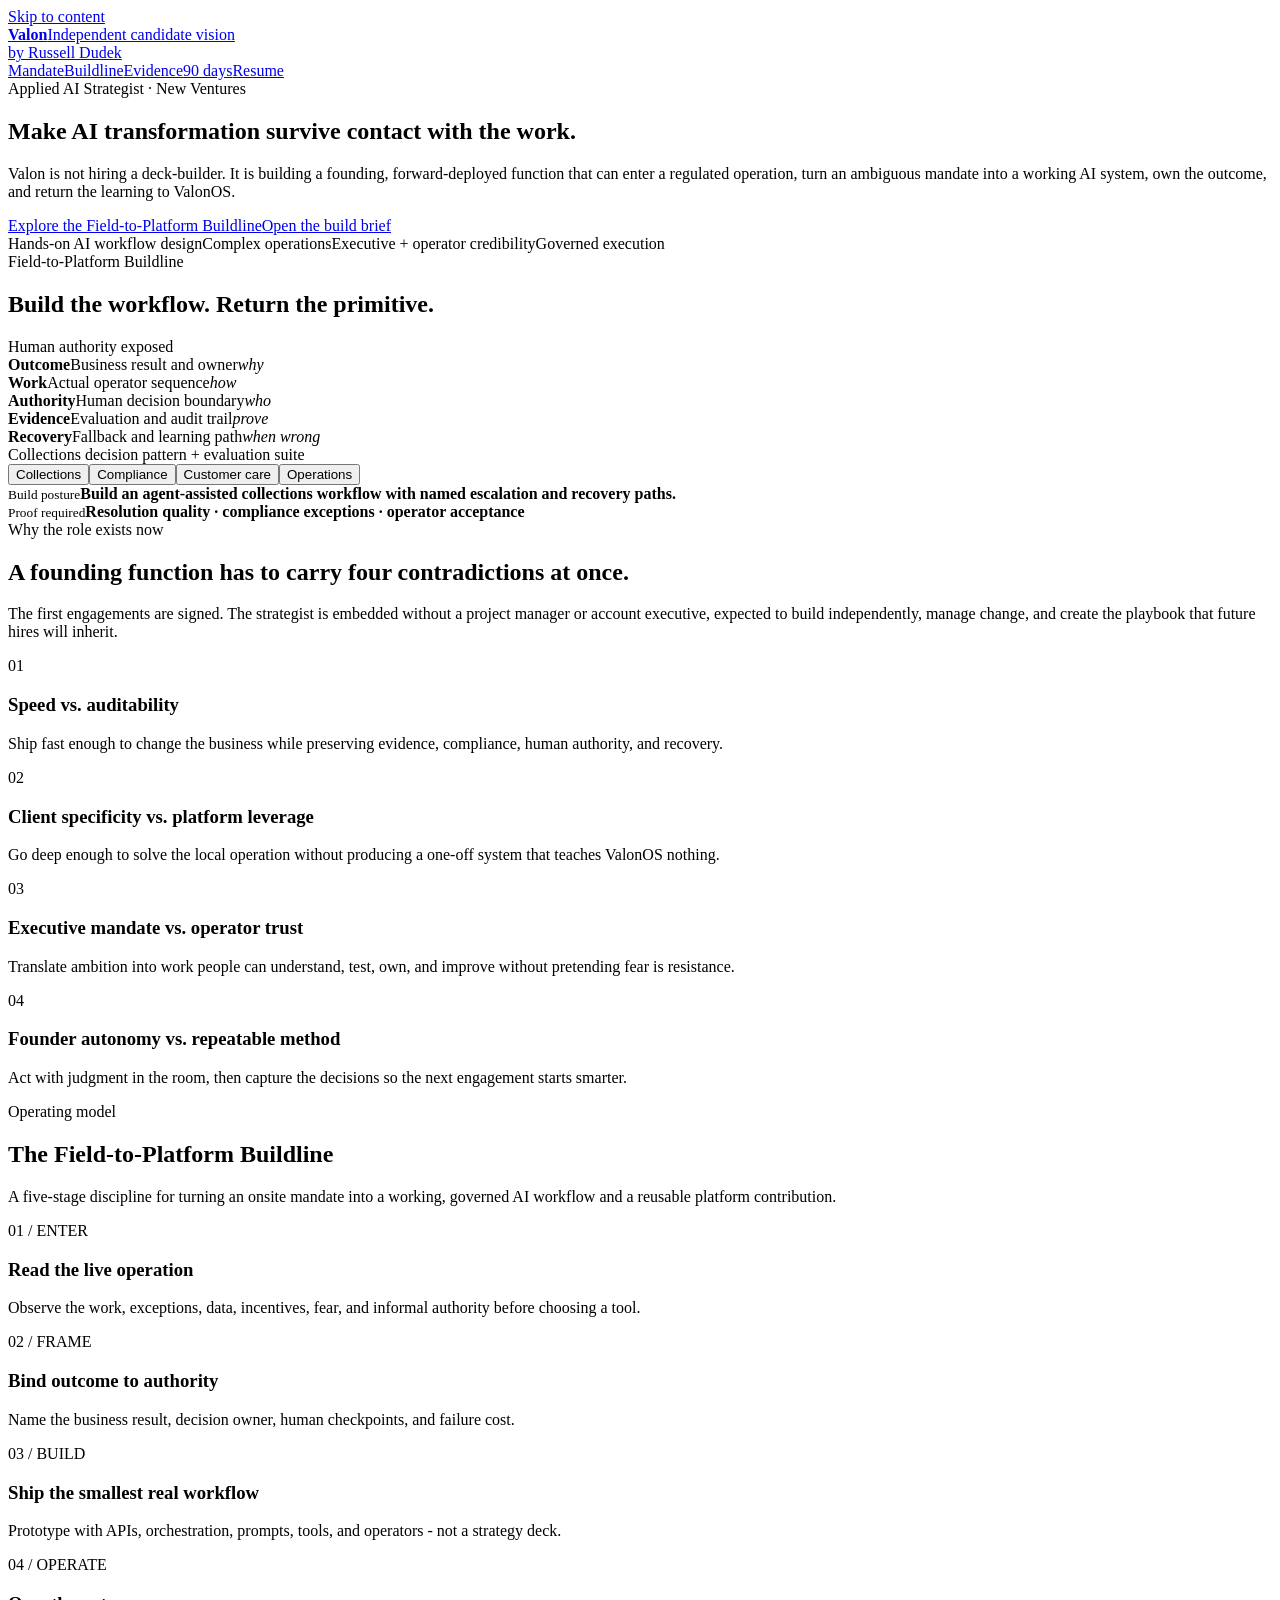
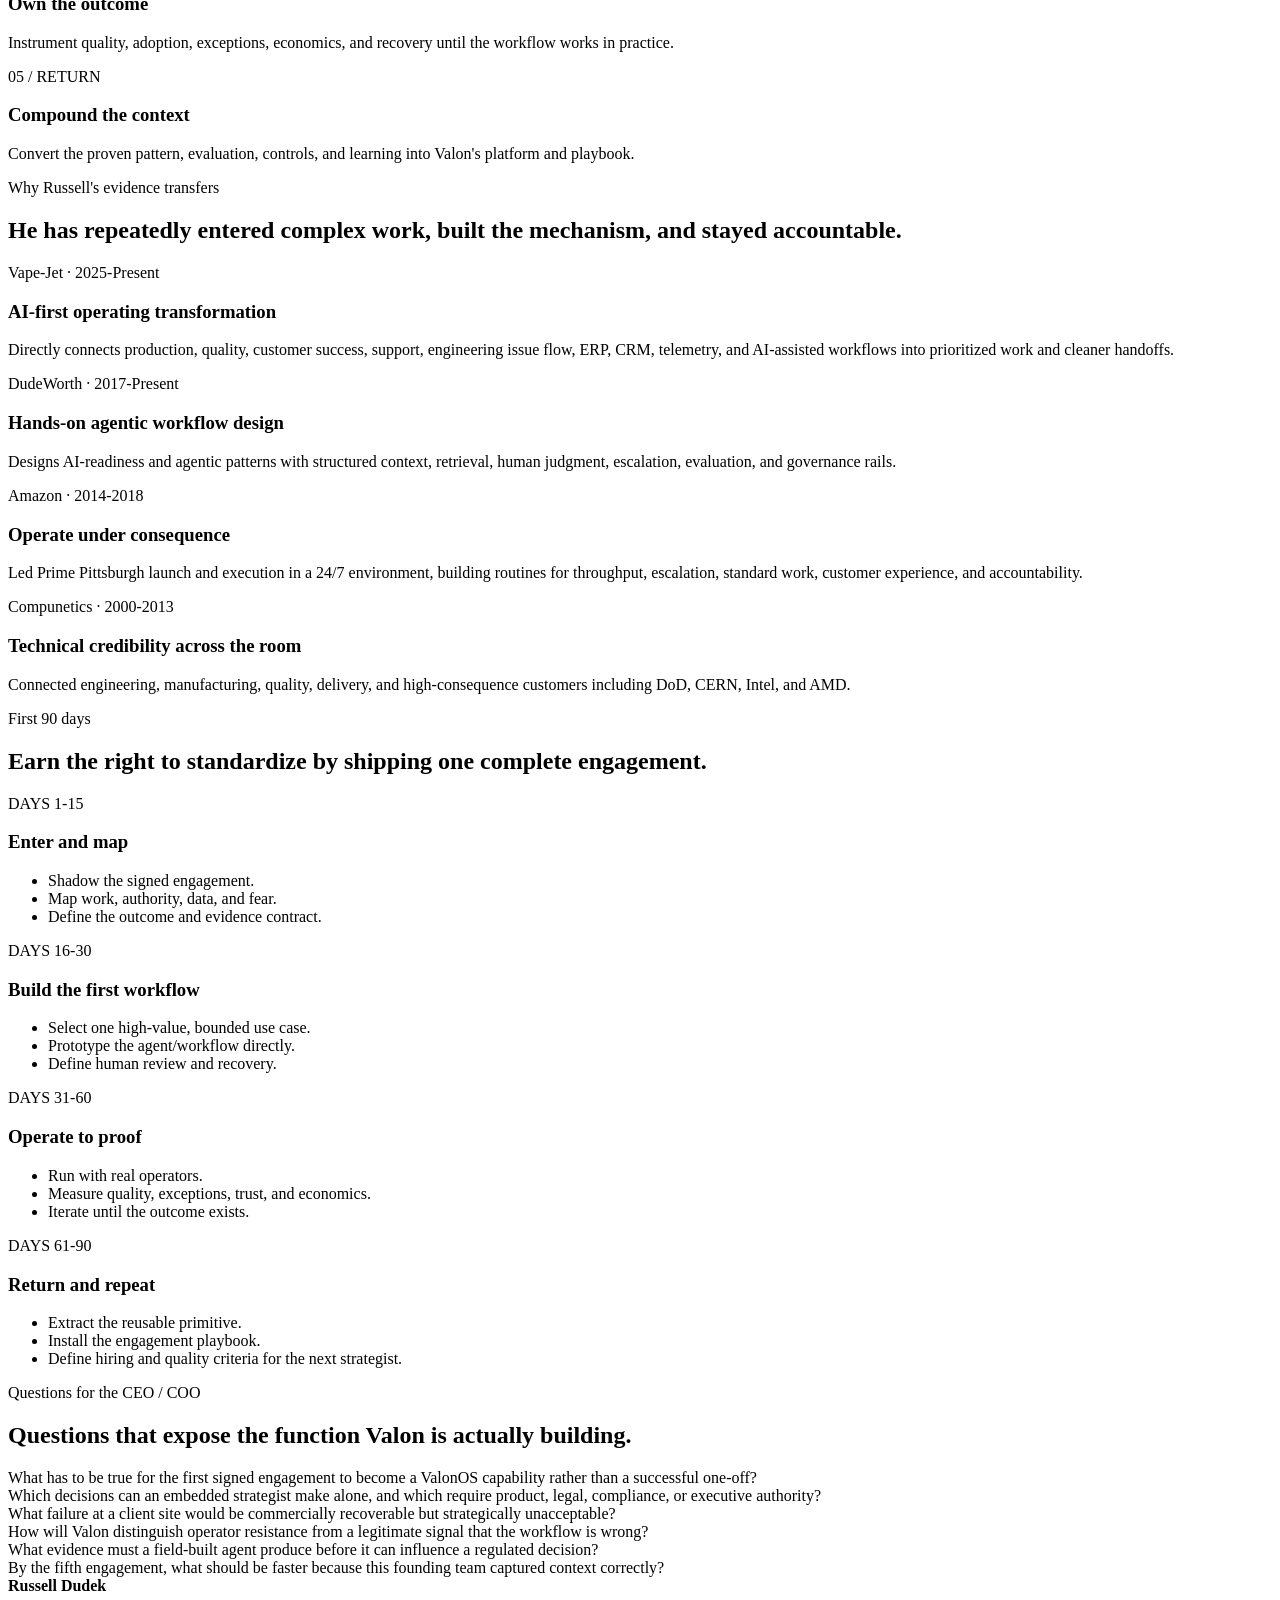
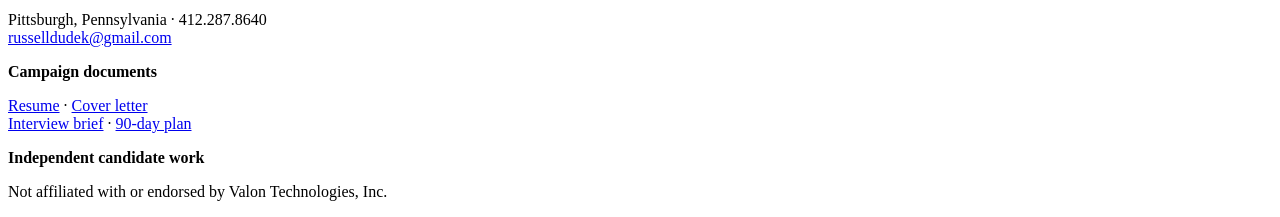
==== index.html @ 8dc2c69a "Publish Valon candidate vision homepage" ====
<!doctype html><html lang="en"><head><meta charset="utf-8"><meta name="viewport" content="width=device-width,initial-scale=1"><title>Russell Dudek | Applied AI Strategist, New Ventures</title><meta name="description" content="Independent candidate vision for Valon's Applied AI Strategist, New Ventures role."><link rel="stylesheet" href="styles.css"></head><body><a class="skip" href="#main">Skip to content</a><header class="header"><nav class="nav"><a class="brand" href="index.html"><strong>Valon</strong><span>Independent candidate vision<br>by Russell Dudek</span></a><div class="navlinks"><a href="#mandate">Mandate</a><a href="#model">Buildline</a><a href="#evidence">Evidence</a><a href="#entry">90 days</a><a class="pill" href="resume.html">Resume</a></div></nav></header><main id="main">
<section class="hero"><div><div class="eyebrow">Applied AI Strategist · New Ventures</div><h1>Make AI transformation survive contact with the work.</h1><p class="lede">Valon is not hiring a deck-builder. It is building a founding, forward-deployed function that can enter a regulated operation, turn an ambiguous mandate into a working AI system, own the outcome, and return the learning to ValonOS.</p><div class="actions"><a class="button" href="#model">Explore the Field-to-Platform Buildline</a><a class="button secondary" href="field-build-brief.html">Open the build brief</a></div><div class="proofline"><span>Hands-on AI workflow design</span><span>Complex operations</span><span>Executive + operator credibility</span><span>Governed execution</span></div></div>
<div class="buildline" aria-live="polite"><div class="buildhead"><div><div class="eyebrow">Field-to-Platform Buildline</div><h2>Build the workflow. Return the primitive.</h2></div><span class="status" id="status">Human authority exposed</span></div><div class="field-stack"><div class="bond"></div><div class="layer" data-layer="outcome"><b>Outcome</b><span>Business result and owner</span><em>why</em></div><div class="layer" data-layer="work"><b>Work</b><span>Actual operator sequence</span><em>how</em></div><div class="layer" data-layer="authority"><b>Authority</b><span>Human decision boundary</span><em>who</em></div><div class="layer" data-layer="evidence"><b>Evidence</b><span>Evaluation and audit trail</span><em>prove</em></div><div class="layer" data-layer="recovery"><b>Recovery</b><span>Fallback and learning path</span><em>when wrong</em></div><div class="return-chip" id="return">Collections decision pattern + evaluation suite</div></div><div class="scenarios" role="group" aria-label="Engagement scenarios"><button data-scenario="collections" aria-pressed="true">Collections</button><button data-scenario="compliance" aria-pressed="false">Compliance</button><button data-scenario="customer" aria-pressed="false">Customer care</button><button data-scenario="operations" aria-pressed="false">Operations</button></div><div class="readout"><div><small>Build posture</small><strong id="posture">Build an agent-assisted collections workflow with named escalation and recovery paths.</strong></div><div><small>Proof required</small><strong id="proof">Resolution quality · compliance exceptions · operator acceptance</strong></div></div></div></section>
<section class="section dark" id="mandate"><div class="eyebrow">Why the role exists now</div><h2>A founding function has to carry four contradictions at once.</h2><p class="intro">The first engagements are signed. The strategist is embedded without a project manager or account executive, expected to build independently, manage change, and create the playbook that future hires will inherit.</p><div class="tensions"><article class="tension"><div class="num">01</div><h3>Speed vs. auditability</h3><p>Ship fast enough to change the business while preserving evidence, compliance, human authority, and recovery.</p></article><article class="tension"><div class="num">02</div><h3>Client specificity vs. platform leverage</h3><p>Go deep enough to solve the local operation without producing a one-off system that teaches ValonOS nothing.</p></article><article class="tension"><div class="num">03</div><h3>Executive mandate vs. operator trust</h3><p>Translate ambition into work people can understand, test, own, and improve without pretending fear is resistance.</p></article><article class="tension"><div class="num">04</div><h3>Founder autonomy vs. repeatable method</h3><p>Act with judgment in the room, then capture the decisions so the next engagement starts smarter.</p></article></div></section>
<section class="section" id="model"><div class="eyebrow">Operating model</div><h2>The Field-to-Platform Buildline</h2><p class="intro">A five-stage discipline for turning an onsite mandate into a working, governed AI workflow and a reusable platform contribution.</p><div class="stages"><article class="stage"><div class="n">01 / ENTER</div><h3>Read the live operation</h3><p>Observe the work, exceptions, data, incentives, fear, and informal authority before choosing a tool.</p></article><article class="stage"><div class="n">02 / FRAME</div><h3>Bind outcome to authority</h3><p>Name the business result, decision owner, human checkpoints, and failure cost.</p></article><article class="stage"><div class="n">03 / BUILD</div><h3>Ship the smallest real workflow</h3><p>Prototype with APIs, orchestration, prompts, tools, and operators - not a strategy deck.</p></article><article class="stage"><div class="n">04 / OPERATE</div><h3>Own the outcome</h3><p>Instrument quality, adoption, exceptions, economics, and recovery until the workflow works in practice.</p></article><article class="stage"><div class="n">05 / RETURN</div><h3>Compound the context</h3><p>Convert the proven pattern, evaluation, controls, and learning into Valon's platform and playbook.</p></article></div></section>
<section class="section dark" id="evidence"><div class="eyebrow">Why Russell's evidence transfers</div><h2>He has repeatedly entered complex work, built the mechanism, and stayed accountable.</h2><div class="evidence"><article><div class="meta">Vape-Jet · 2025-Present</div><h3>AI-first operating transformation</h3><p>Directly connects production, quality, customer success, support, engineering issue flow, ERP, CRM, telemetry, and AI-assisted workflows into prioritized work and cleaner handoffs.</p></article><article><div class="meta">DudeWorth · 2017-Present</div><h3>Hands-on agentic workflow design</h3><p>Designs AI-readiness and agentic patterns with structured context, retrieval, human judgment, escalation, evaluation, and governance rails.</p></article><article><div class="meta">Amazon · 2014-2018</div><h3>Operate under consequence</h3><p>Led Prime Pittsburgh launch and execution in a 24/7 environment, building routines for throughput, escalation, standard work, customer experience, and accountability.</p></article><article><div class="meta">Compunetics · 2000-2013</div><h3>Technical credibility across the room</h3><p>Connected engineering, manufacturing, quality, delivery, and high-consequence customers including DoD, CERN, Intel, and AMD.</p></article></div></section>
<section class="section" id="entry"><div class="eyebrow">First 90 days</div><h2>Earn the right to standardize by shipping one complete engagement.</h2><div class="timeline"><article class="phase"><span>DAYS 1-15</span><h3>Enter and map</h3><ul><li>Shadow the signed engagement.</li><li>Map work, authority, data, and fear.</li><li>Define the outcome and evidence contract.</li></ul></article><article class="phase"><span>DAYS 16-30</span><h3>Build the first workflow</h3><ul><li>Select one high-value, bounded use case.</li><li>Prototype the agent/workflow directly.</li><li>Define human review and recovery.</li></ul></article><article class="phase"><span>DAYS 31-60</span><h3>Operate to proof</h3><ul><li>Run with real operators.</li><li>Measure quality, exceptions, trust, and economics.</li><li>Iterate until the outcome exists.</li></ul></article><article class="phase"><span>DAYS 61-90</span><h3>Return and repeat</h3><ul><li>Extract the reusable primitive.</li><li>Install the engagement playbook.</li><li>Define hiring and quality criteria for the next strategist.</li></ul></article></div></section>
<section class="section gold"><div class="eyebrow">Questions for the CEO / COO</div><h2>Questions that expose the function Valon is actually building.</h2><div class="questions"><div class="question">What has to be true for the first signed engagement to become a ValonOS capability rather than a successful one-off?</div><div class="question">Which decisions can an embedded strategist make alone, and which require product, legal, compliance, or executive authority?</div><div class="question">What failure at a client site would be commercially recoverable but strategically unacceptable?</div><div class="question">How will Valon distinguish operator resistance from a legitimate signal that the workflow is wrong?</div><div class="question">What evidence must a field-built agent produce before it can influence a regulated decision?</div><div class="question">By the fifth engagement, what should be faster because this founding team captured context correctly?</div></div></section></main>
<footer class="footer"><div class="footergrid"><div><strong>Russell Dudek</strong><p>Pittsburgh, Pennsylvania · 412.287.8640<br><a href="mailto:russelldudek@gmail.com">russelldudek@gmail.com</a></p></div><div><strong>Campaign documents</strong><p><a href="resume.html">Resume</a> · <a href="cover-letter.html">Cover letter</a><br><a href="interview-brief.html">Interview brief</a> · <a href="entry-plan.html">90-day plan</a></p></div><div><strong>Independent candidate work</strong><p>Not affiliated with or endorsed by Valon Technologies, Inc.</p></div></div></footer><script src="app.js"></script></body></html>
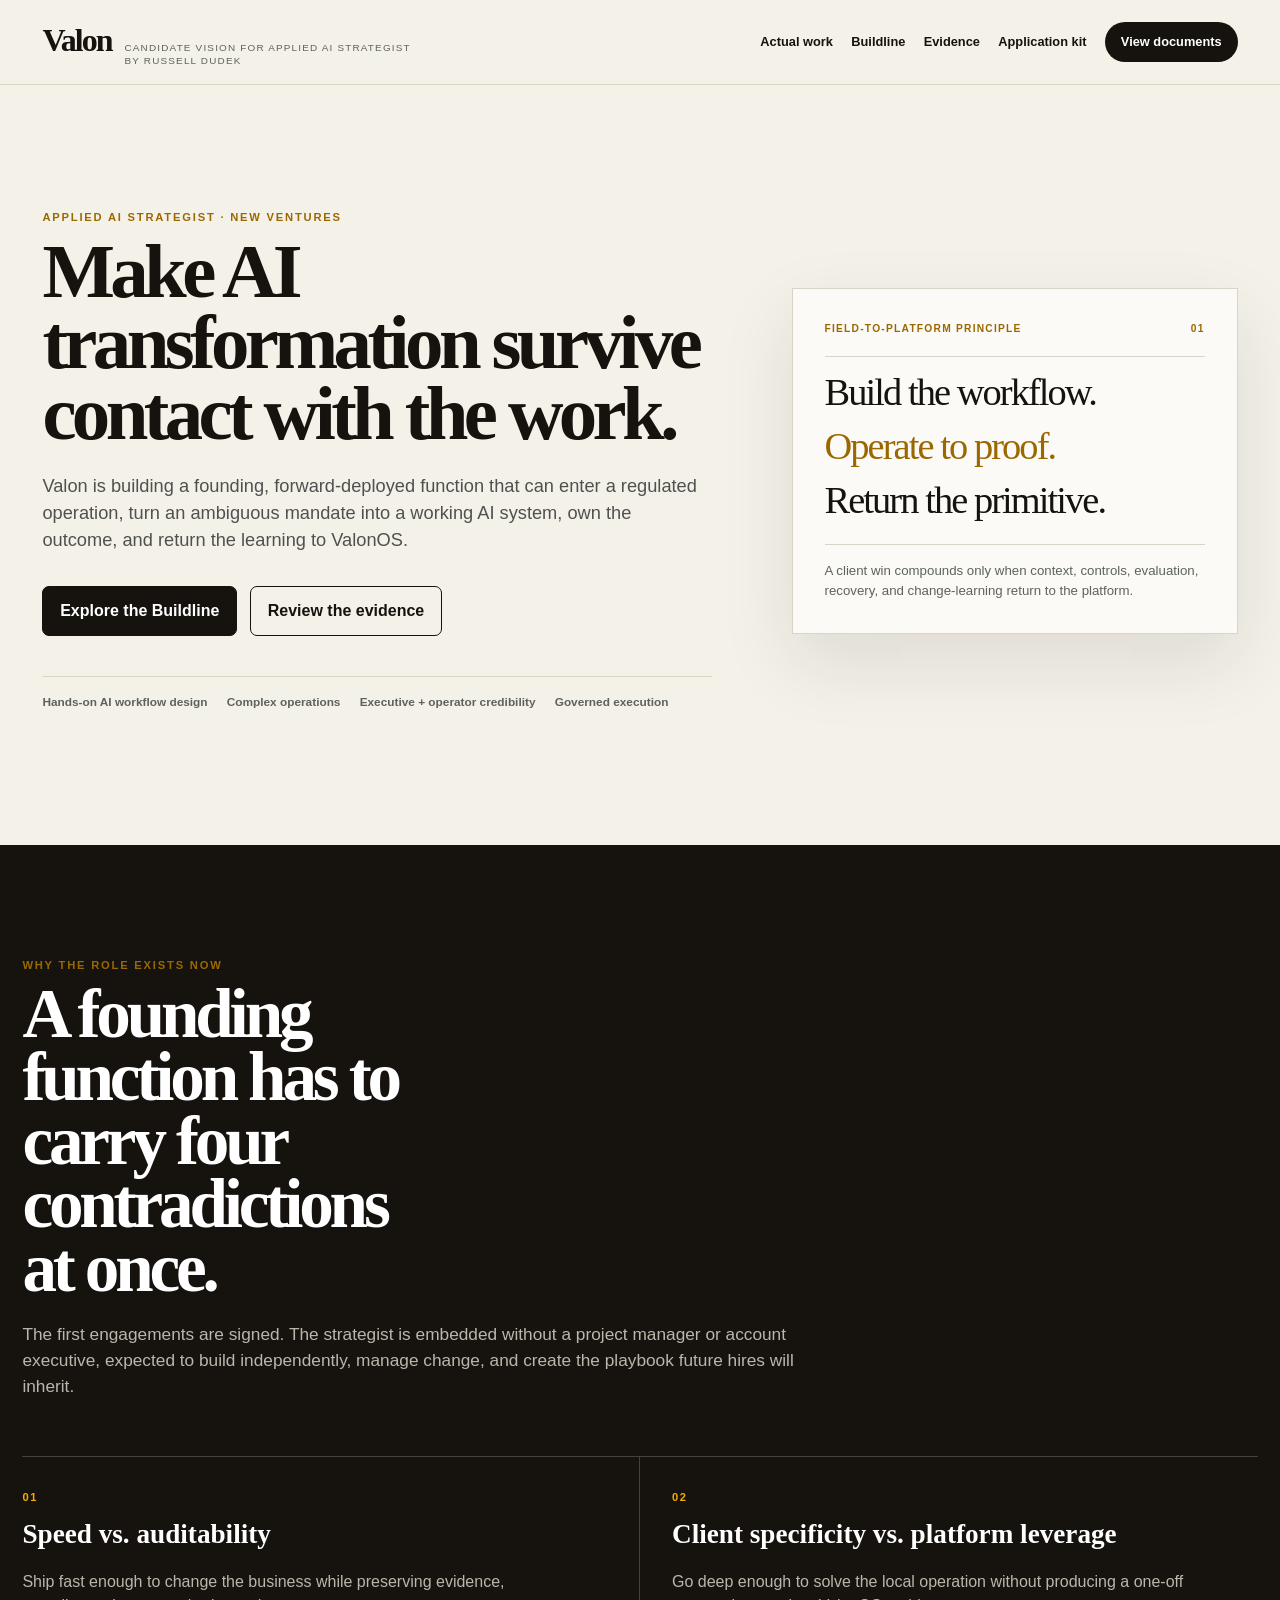
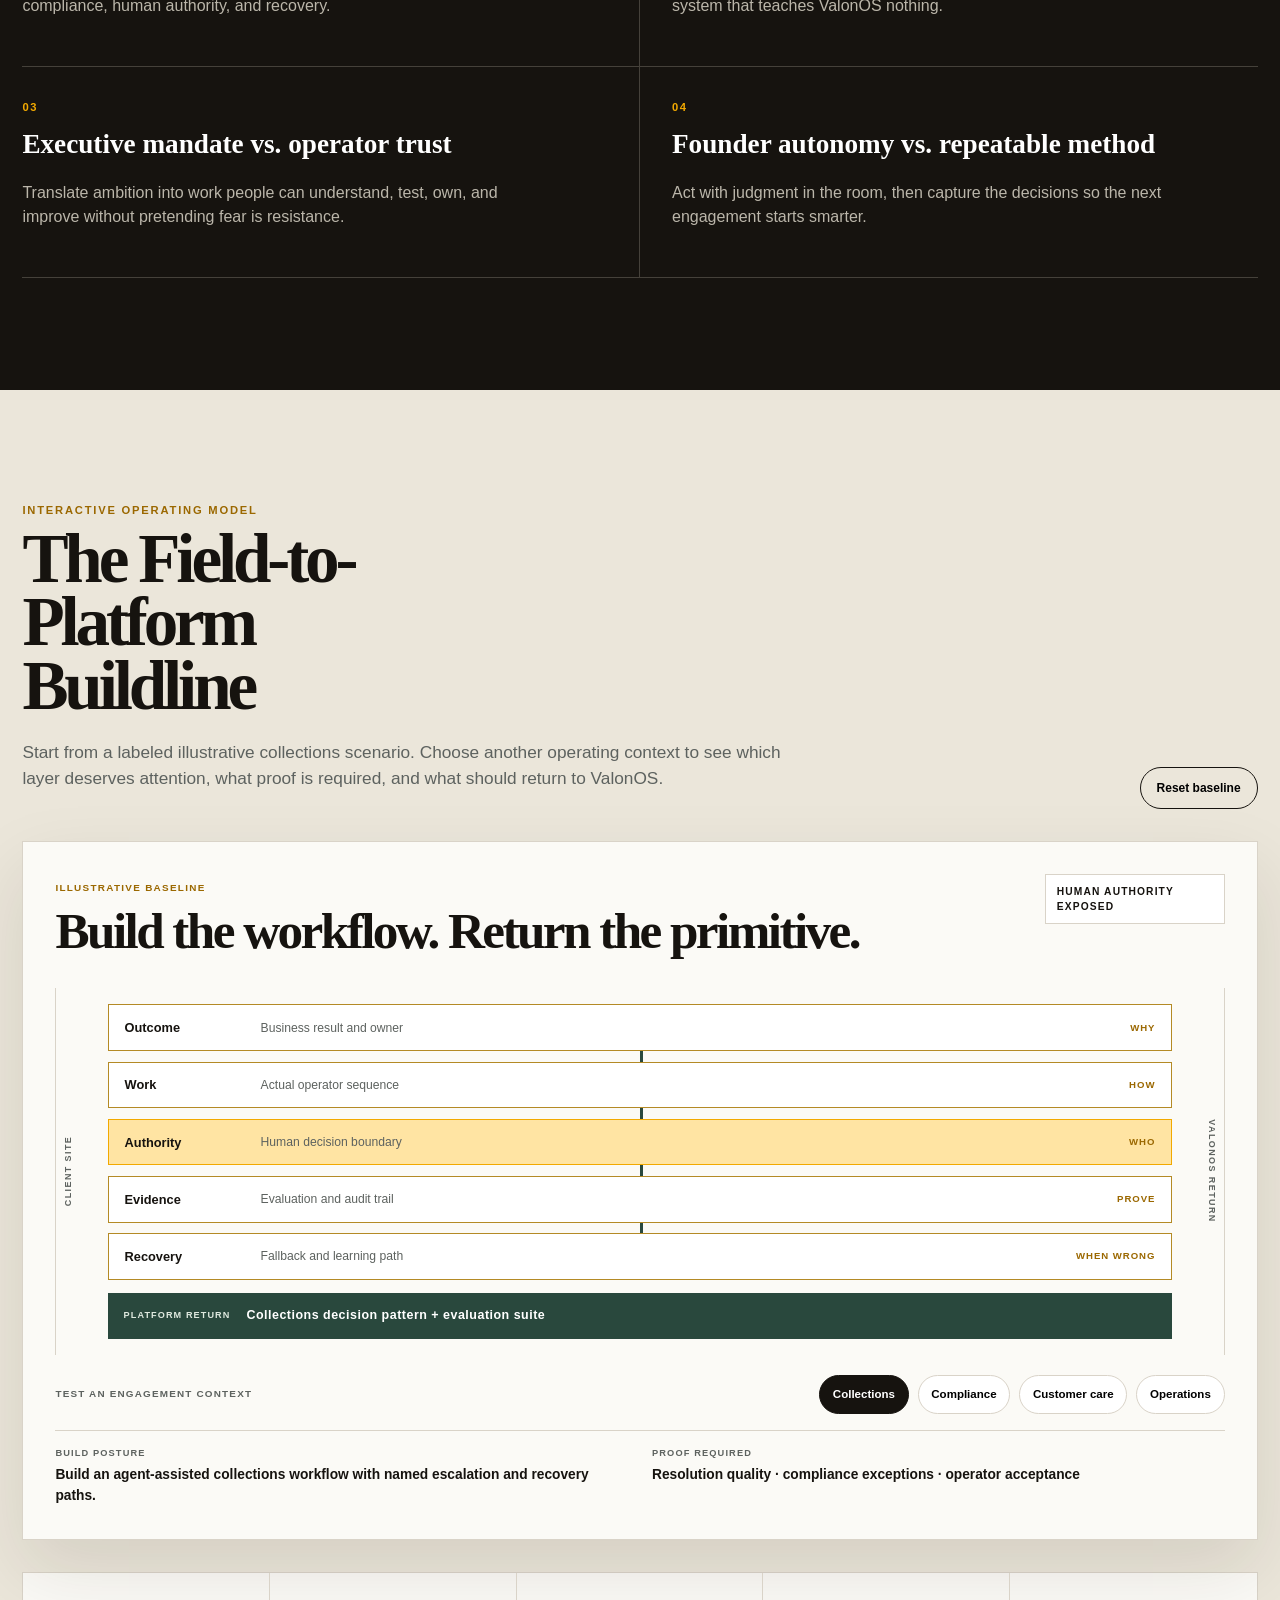
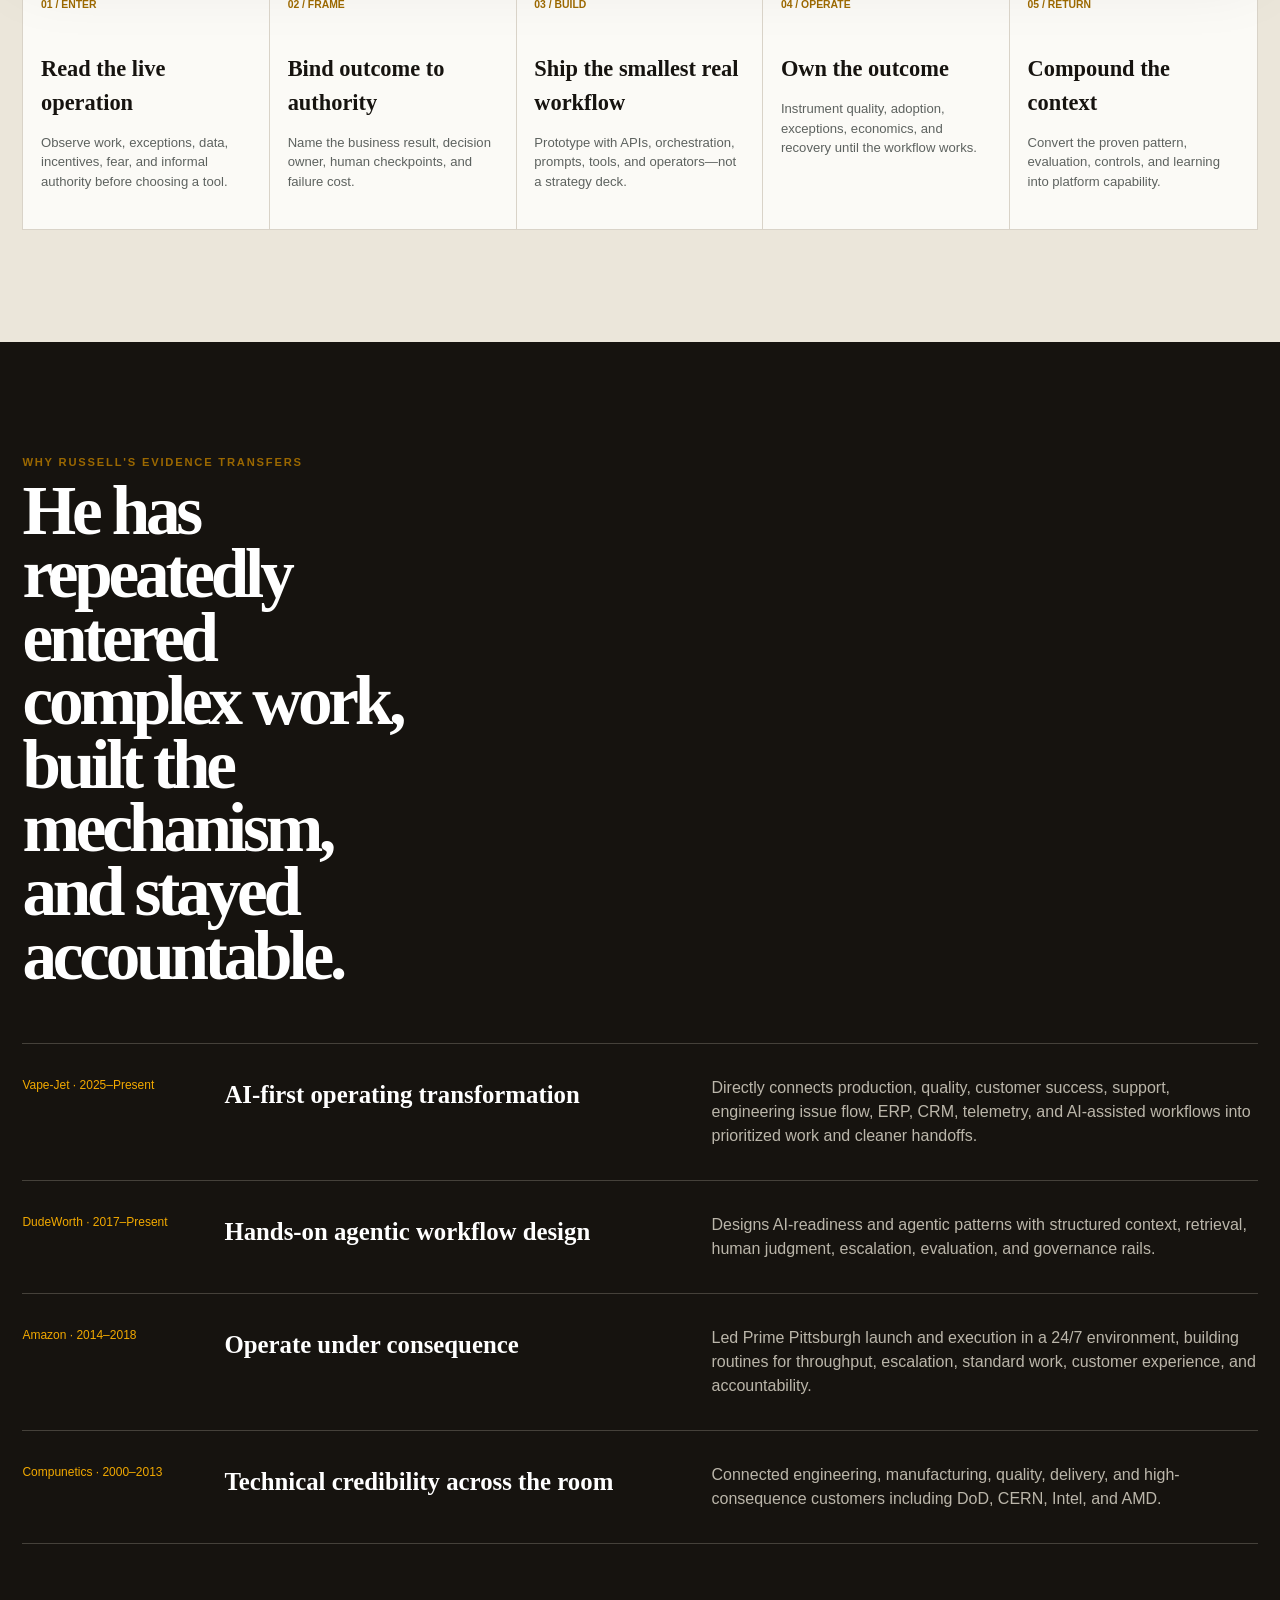
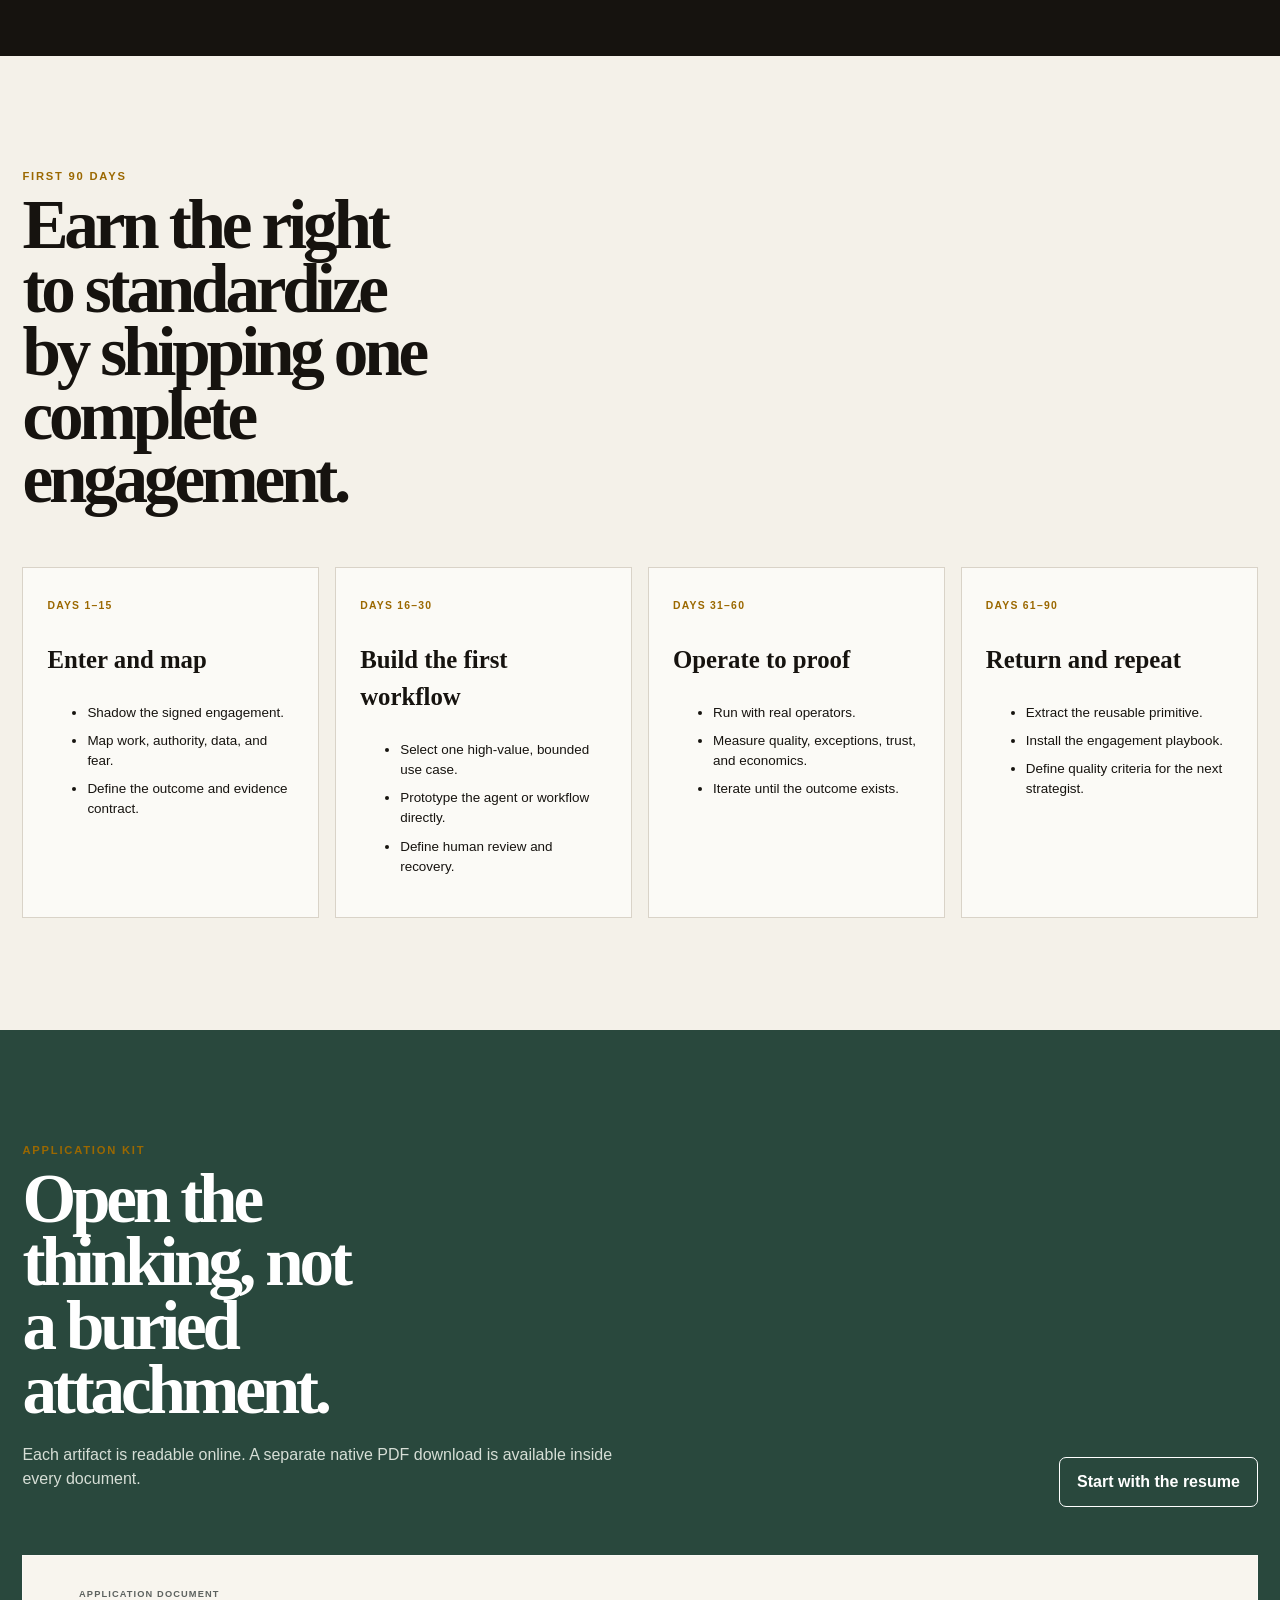
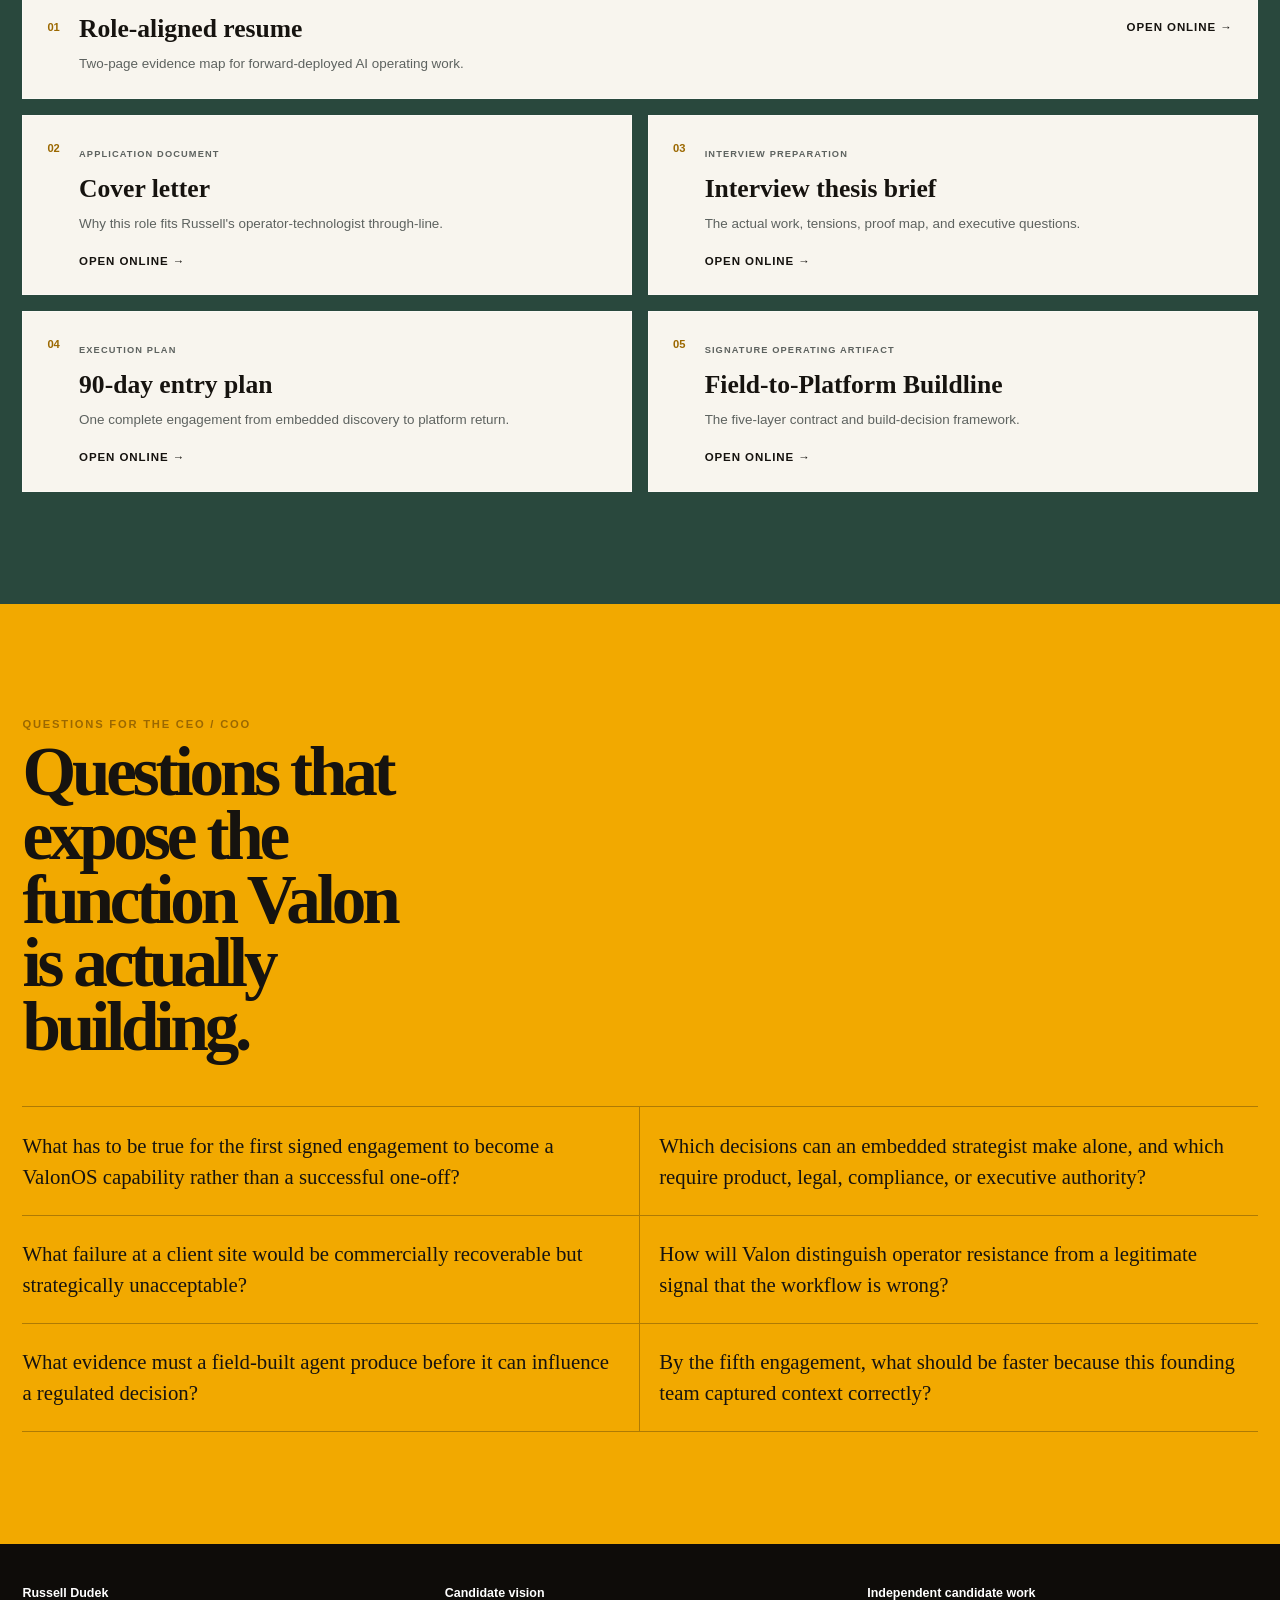
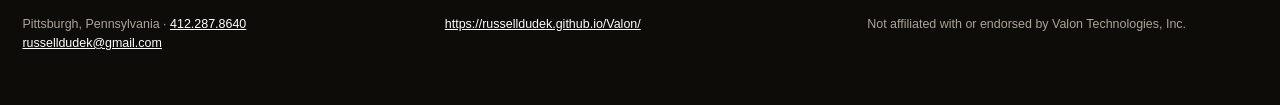
==== commit 725ac904: "Repair Valon geometry and online documents" ====
--- a/index.html
+++ b/index.html
@@ -1,9 +1,62 @@
-<!doctype html><html lang="en"><head><meta charset="utf-8"><meta name="viewport" content="width=device-width,initial-scale=1"><title>Russell Dudek | Applied AI Strategist, New Ventures</title><meta name="description" content="Independent candidate vision for Valon's Applied AI Strategist, New Ventures role."><link rel="stylesheet" href="styles.css"></head><body><a class="skip" href="#main">Skip to content</a><header class="header"><nav class="nav"><a class="brand" href="index.html"><strong>Valon</strong><span>Independent candidate vision<br>by Russell Dudek</span></a><div class="navlinks"><a href="#mandate">Mandate</a><a href="#model">Buildline</a><a href="#evidence">Evidence</a><a href="#entry">90 days</a><a class="pill" href="resume.html">Resume</a></div></nav></header><main id="main">
-<section class="hero"><div><div class="eyebrow">Applied AI Strategist · New Ventures</div><h1>Make AI transformation survive contact with the work.</h1><p class="lede">Valon is not hiring a deck-builder. It is building a founding, forward-deployed function that can enter a regulated operation, turn an ambiguous mandate into a working AI system, own the outcome, and return the learning to ValonOS.</p><div class="actions"><a class="button" href="#model">Explore the Field-to-Platform Buildline</a><a class="button secondary" href="field-build-brief.html">Open the build brief</a></div><div class="proofline"><span>Hands-on AI workflow design</span><span>Complex operations</span><span>Executive + operator credibility</span><span>Governed execution</span></div></div>
-<div class="buildline" aria-live="polite"><div class="buildhead"><div><div class="eyebrow">Field-to-Platform Buildline</div><h2>Build the workflow. Return the primitive.</h2></div><span class="status" id="status">Human authority exposed</span></div><div class="field-stack"><div class="bond"></div><div class="layer" data-layer="outcome"><b>Outcome</b><span>Business result and owner</span><em>why</em></div><div class="layer" data-layer="work"><b>Work</b><span>Actual operator sequence</span><em>how</em></div><div class="layer" data-layer="authority"><b>Authority</b><span>Human decision boundary</span><em>who</em></div><div class="layer" data-layer="evidence"><b>Evidence</b><span>Evaluation and audit trail</span><em>prove</em></div><div class="layer" data-layer="recovery"><b>Recovery</b><span>Fallback and learning path</span><em>when wrong</em></div><div class="return-chip" id="return">Collections decision pattern + evaluation suite</div></div><div class="scenarios" role="group" aria-label="Engagement scenarios"><button data-scenario="collections" aria-pressed="true">Collections</button><button data-scenario="compliance" aria-pressed="false">Compliance</button><button data-scenario="customer" aria-pressed="false">Customer care</button><button data-scenario="operations" aria-pressed="false">Operations</button></div><div class="readout"><div><small>Build posture</small><strong id="posture">Build an agent-assisted collections workflow with named escalation and recovery paths.</strong></div><div><small>Proof required</small><strong id="proof">Resolution quality · compliance exceptions · operator acceptance</strong></div></div></div></section>
-<section class="section dark" id="mandate"><div class="eyebrow">Why the role exists now</div><h2>A founding function has to carry four contradictions at once.</h2><p class="intro">The first engagements are signed. The strategist is embedded without a project manager or account executive, expected to build independently, manage change, and create the playbook that future hires will inherit.</p><div class="tensions"><article class="tension"><div class="num">01</div><h3>Speed vs. auditability</h3><p>Ship fast enough to change the business while preserving evidence, compliance, human authority, and recovery.</p></article><article class="tension"><div class="num">02</div><h3>Client specificity vs. platform leverage</h3><p>Go deep enough to solve the local operation without producing a one-off system that teaches ValonOS nothing.</p></article><article class="tension"><div class="num">03</div><h3>Executive mandate vs. operator trust</h3><p>Translate ambition into work people can understand, test, own, and improve without pretending fear is resistance.</p></article><article class="tension"><div class="num">04</div><h3>Founder autonomy vs. repeatable method</h3><p>Act with judgment in the room, then capture the decisions so the next engagement starts smarter.</p></article></div></section>
-<section class="section" id="model"><div class="eyebrow">Operating model</div><h2>The Field-to-Platform Buildline</h2><p class="intro">A five-stage discipline for turning an onsite mandate into a working, governed AI workflow and a reusable platform contribution.</p><div class="stages"><article class="stage"><div class="n">01 / ENTER</div><h3>Read the live operation</h3><p>Observe the work, exceptions, data, incentives, fear, and informal authority before choosing a tool.</p></article><article class="stage"><div class="n">02 / FRAME</div><h3>Bind outcome to authority</h3><p>Name the business result, decision owner, human checkpoints, and failure cost.</p></article><article class="stage"><div class="n">03 / BUILD</div><h3>Ship the smallest real workflow</h3><p>Prototype with APIs, orchestration, prompts, tools, and operators - not a strategy deck.</p></article><article class="stage"><div class="n">04 / OPERATE</div><h3>Own the outcome</h3><p>Instrument quality, adoption, exceptions, economics, and recovery until the workflow works in practice.</p></article><article class="stage"><div class="n">05 / RETURN</div><h3>Compound the context</h3><p>Convert the proven pattern, evaluation, controls, and learning into Valon's platform and playbook.</p></article></div></section>
-<section class="section dark" id="evidence"><div class="eyebrow">Why Russell's evidence transfers</div><h2>He has repeatedly entered complex work, built the mechanism, and stayed accountable.</h2><div class="evidence"><article><div class="meta">Vape-Jet · 2025-Present</div><h3>AI-first operating transformation</h3><p>Directly connects production, quality, customer success, support, engineering issue flow, ERP, CRM, telemetry, and AI-assisted workflows into prioritized work and cleaner handoffs.</p></article><article><div class="meta">DudeWorth · 2017-Present</div><h3>Hands-on agentic workflow design</h3><p>Designs AI-readiness and agentic patterns with structured context, retrieval, human judgment, escalation, evaluation, and governance rails.</p></article><article><div class="meta">Amazon · 2014-2018</div><h3>Operate under consequence</h3><p>Led Prime Pittsburgh launch and execution in a 24/7 environment, building routines for throughput, escalation, standard work, customer experience, and accountability.</p></article><article><div class="meta">Compunetics · 2000-2013</div><h3>Technical credibility across the room</h3><p>Connected engineering, manufacturing, quality, delivery, and high-consequence customers including DoD, CERN, Intel, and AMD.</p></article></div></section>
-<section class="section" id="entry"><div class="eyebrow">First 90 days</div><h2>Earn the right to standardize by shipping one complete engagement.</h2><div class="timeline"><article class="phase"><span>DAYS 1-15</span><h3>Enter and map</h3><ul><li>Shadow the signed engagement.</li><li>Map work, authority, data, and fear.</li><li>Define the outcome and evidence contract.</li></ul></article><article class="phase"><span>DAYS 16-30</span><h3>Build the first workflow</h3><ul><li>Select one high-value, bounded use case.</li><li>Prototype the agent/workflow directly.</li><li>Define human review and recovery.</li></ul></article><article class="phase"><span>DAYS 31-60</span><h3>Operate to proof</h3><ul><li>Run with real operators.</li><li>Measure quality, exceptions, trust, and economics.</li><li>Iterate until the outcome exists.</li></ul></article><article class="phase"><span>DAYS 61-90</span><h3>Return and repeat</h3><ul><li>Extract the reusable primitive.</li><li>Install the engagement playbook.</li><li>Define hiring and quality criteria for the next strategist.</li></ul></article></div></section>
-<section class="section gold"><div class="eyebrow">Questions for the CEO / COO</div><h2>Questions that expose the function Valon is actually building.</h2><div class="questions"><div class="question">What has to be true for the first signed engagement to become a ValonOS capability rather than a successful one-off?</div><div class="question">Which decisions can an embedded strategist make alone, and which require product, legal, compliance, or executive authority?</div><div class="question">What failure at a client site would be commercially recoverable but strategically unacceptable?</div><div class="question">How will Valon distinguish operator resistance from a legitimate signal that the workflow is wrong?</div><div class="question">What evidence must a field-built agent produce before it can influence a regulated decision?</div><div class="question">By the fifth engagement, what should be faster because this founding team captured context correctly?</div></div></section></main>
-<footer class="footer"><div class="footergrid"><div><strong>Russell Dudek</strong><p>Pittsburgh, Pennsylvania · 412.287.8640<br><a href="mailto:russelldudek@gmail.com">russelldudek@gmail.com</a></p></div><div><strong>Campaign documents</strong><p><a href="resume.html">Resume</a> · <a href="cover-letter.html">Cover letter</a><br><a href="interview-brief.html">Interview brief</a> · <a href="entry-plan.html">90-day plan</a></p></div><div><strong>Independent candidate work</strong><p>Not affiliated with or endorsed by Valon Technologies, Inc.</p></div></div></footer><script src="app.js"></script></body></html>
+<!doctype html>
+<html lang="en"><head><meta charset="utf-8"><meta name="viewport" content="width=device-width,initial-scale=1">
+<title>Russell Dudek | Applied AI Strategist, New Ventures</title>
+<meta name="description" content="Independent candidate vision for Valon's Applied AI Strategist, New Ventures role.">
+<link rel="stylesheet" href="styles.css"></head><body>
+<a class="skip" href="#main">Skip to content</a>
+<header class="header"><nav class="nav" aria-label="Primary navigation">
+<a class="brand" href="index.html"><strong>Valon</strong><span>Candidate vision for Applied AI Strategist<br>by Russell Dudek</span></a>
+<div class="navlinks"><a href="#mandate">Actual work</a><a href="#model">Buildline</a><a href="#evidence">Evidence</a><a href="#documents">Application kit</a><a class="pill" href="#documents">View documents</a></div>
+</nav></header>
+<main id="main">
+<section class="hero">
+<div class="hero-copy"><div class="eyebrow">Applied AI Strategist · New Ventures</div>
+<h1>Make AI transformation survive contact with the work.</h1>
+<p class="lede">Valon is building a founding, forward-deployed function that can enter a regulated operation, turn an ambiguous mandate into a working AI system, own the outcome, and return the learning to ValonOS.</p>
+<div class="actions"><a class="button" href="#model">Explore the Buildline</a><a class="button secondary" href="#evidence">Review the evidence</a></div>
+<div class="proofline"><span>Hands-on AI workflow design</span><span>Complex operations</span><span>Executive + operator credibility</span><span>Governed execution</span></div></div>
+<aside class="hero-principle" aria-label="Candidate thesis">
+<div class="hero-principle-top"><span>Field-to-platform principle</span><b>01</b></div>
+<p>Build the workflow.</p><p>Operate to proof.</p><p>Return the primitive.</p>
+<div class="hero-principle-foot">A client win compounds only when context, controls, evaluation, recovery, and change-learning return to the platform.</div>
+</aside>
+</section>
+
+<section class="section dark" id="mandate"><div class="section-inner"><div class="eyebrow">Why the role exists now</div><h2>A founding function has to carry four contradictions at once.</h2><p class="intro">The first engagements are signed. The strategist is embedded without a project manager or account executive, expected to build independently, manage change, and create the playbook future hires will inherit.</p>
+<div class="tensions"><article class="tension"><div class="num">01</div><h3>Speed vs. auditability</h3><p>Ship fast enough to change the business while preserving evidence, compliance, human authority, and recovery.</p></article><article class="tension"><div class="num">02</div><h3>Client specificity vs. platform leverage</h3><p>Go deep enough to solve the local operation without producing a one-off system that teaches ValonOS nothing.</p></article><article class="tension"><div class="num">03</div><h3>Executive mandate vs. operator trust</h3><p>Translate ambition into work people can understand, test, own, and improve without pretending fear is resistance.</p></article><article class="tension"><div class="num">04</div><h3>Founder autonomy vs. repeatable method</h3><p>Act with judgment in the room, then capture the decisions so the next engagement starts smarter.</p></article></div></div></section>
+
+<section class="section model-section" id="model"><div class="section-inner"><div class="model-intro"><div><div class="eyebrow">Interactive operating model</div><h2>The Field-to-Platform Buildline</h2><p class="intro">Start from a labeled illustrative collections scenario. Choose another operating context to see which layer deserves attention, what proof is required, and what should return to ValonOS.</p></div><button class="reset-button" id="resetScenario" type="button">Reset baseline</button></div>
+<div class="buildline" aria-live="polite" aria-label="Illustrative Field-to-Platform Buildline">
+<div class="buildhead"><div><span class="baseline-label">Illustrative baseline</span><h3>Build the workflow. Return the primitive.</h3></div><span class="status" id="status">Human authority exposed</span></div>
+<div class="field-stack">
+<div class="side-label client">Client site</div><div class="side-label return-label">ValonOS return</div><div class="bond" aria-hidden="true"></div>
+<div class="layer" data-layer="outcome"><b>Outcome</b><span>Business result and owner</span><em>why</em></div>
+<div class="layer" data-layer="work"><b>Work</b><span>Actual operator sequence</span><em>how</em></div>
+<div class="layer" data-layer="authority"><b>Authority</b><span>Human decision boundary</span><em>who</em></div>
+<div class="layer" data-layer="evidence"><b>Evidence</b><span>Evaluation and audit trail</span><em>prove</em></div>
+<div class="layer" data-layer="recovery"><b>Recovery</b><span>Fallback and learning path</span><em>when wrong</em></div>
+<div class="return-chip"><small>Platform return</small><strong id="return">Collections decision pattern + evaluation suite</strong></div>
+</div>
+<div class="scenario-area"><div class="scenario-label">Test an engagement context</div><div class="scenarios" role="group" aria-label="Engagement scenarios"><button data-scenario="collections" aria-pressed="true">Collections</button><button data-scenario="compliance" aria-pressed="false">Compliance</button><button data-scenario="customer" aria-pressed="false">Customer care</button><button data-scenario="operations" aria-pressed="false">Operations</button></div></div>
+<div class="readout"><div><small>Build posture</small><strong id="posture">Build an agent-assisted collections workflow with named escalation and recovery paths.</strong></div><div><small>Proof required</small><strong id="proof">Resolution quality · compliance exceptions · operator acceptance</strong></div></div>
+</div>
+<div class="stages"><article class="stage"><div class="n">01 / ENTER</div><h3>Read the live operation</h3><p>Observe work, exceptions, data, incentives, fear, and informal authority before choosing a tool.</p></article><article class="stage"><div class="n">02 / FRAME</div><h3>Bind outcome to authority</h3><p>Name the business result, decision owner, human checkpoints, and failure cost.</p></article><article class="stage"><div class="n">03 / BUILD</div><h3>Ship the smallest real workflow</h3><p>Prototype with APIs, orchestration, prompts, tools, and operators—not a strategy deck.</p></article><article class="stage"><div class="n">04 / OPERATE</div><h3>Own the outcome</h3><p>Instrument quality, adoption, exceptions, economics, and recovery until the workflow works.</p></article><article class="stage"><div class="n">05 / RETURN</div><h3>Compound the context</h3><p>Convert the proven pattern, evaluation, controls, and learning into platform capability.</p></article></div>
+</div></section>
+
+<section class="section dark" id="evidence"><div class="section-inner"><div class="eyebrow">Why Russell's evidence transfers</div><h2>He has repeatedly entered complex work, built the mechanism, and stayed accountable.</h2><div class="evidence"><article><div class="meta">Vape-Jet · 2025–Present</div><h3>AI-first operating transformation</h3><p>Directly connects production, quality, customer success, support, engineering issue flow, ERP, CRM, telemetry, and AI-assisted workflows into prioritized work and cleaner handoffs.</p></article><article><div class="meta">DudeWorth · 2017–Present</div><h3>Hands-on agentic workflow design</h3><p>Designs AI-readiness and agentic patterns with structured context, retrieval, human judgment, escalation, evaluation, and governance rails.</p></article><article><div class="meta">Amazon · 2014–2018</div><h3>Operate under consequence</h3><p>Led Prime Pittsburgh launch and execution in a 24/7 environment, building routines for throughput, escalation, standard work, customer experience, and accountability.</p></article><article><div class="meta">Compunetics · 2000–2013</div><h3>Technical credibility across the room</h3><p>Connected engineering, manufacturing, quality, delivery, and high-consequence customers including DoD, CERN, Intel, and AMD.</p></article></div></div></section>
+
+<section class="section" id="entry"><div class="section-inner"><div class="eyebrow">First 90 days</div><h2>Earn the right to standardize by shipping one complete engagement.</h2><div class="timeline"><article class="phase"><span>DAYS 1–15</span><h3>Enter and map</h3><ul><li>Shadow the signed engagement.</li><li>Map work, authority, data, and fear.</li><li>Define the outcome and evidence contract.</li></ul></article><article class="phase"><span>DAYS 16–30</span><h3>Build the first workflow</h3><ul><li>Select one high-value, bounded use case.</li><li>Prototype the agent or workflow directly.</li><li>Define human review and recovery.</li></ul></article><article class="phase"><span>DAYS 31–60</span><h3>Operate to proof</h3><ul><li>Run with real operators.</li><li>Measure quality, exceptions, trust, and economics.</li><li>Iterate until the outcome exists.</li></ul></article><article class="phase"><span>DAYS 61–90</span><h3>Return and repeat</h3><ul><li>Extract the reusable primitive.</li><li>Install the engagement playbook.</li><li>Define quality criteria for the next strategist.</li></ul></article></div></div></section>
+
+<section class="documents-section" id="documents"><div class="documents-inner"><div class="documents-heading"><div><div class="eyebrow">Application kit</div><h2>Open the thinking, not a buried attachment.</h2><p>Each artifact is readable online. A separate native PDF download is available inside every document.</p></div><a class="button secondary light-button" href="resume.html">Start with the resume</a></div>
+<div class="document-grid">
+<a class="document-card primary-card" href="resume.html"><span>01</span><div><small>Application document</small><h3>Role-aligned resume</h3><p>Two-page evidence map for forward-deployed AI operating work.</p></div><b>Open online →</b></a>
+<a class="document-card" href="cover-letter.html"><span>02</span><div><small>Application document</small><h3>Cover letter</h3><p>Why this role fits Russell's operator-technologist through-line.</p></div><b>Open online →</b></a>
+<a class="document-card" href="interview-brief.html"><span>03</span><div><small>Interview preparation</small><h3>Interview thesis brief</h3><p>The actual work, tensions, proof map, and executive questions.</p></div><b>Open online →</b></a>
+<a class="document-card" href="entry-plan.html"><span>04</span><div><small>Execution plan</small><h3>90-day entry plan</h3><p>One complete engagement from embedded discovery to platform return.</p></div><b>Open online →</b></a>
+<a class="document-card" href="field-build-brief.html"><span>05</span><div><small>Signature operating artifact</small><h3>Field-to-Platform Buildline</h3><p>The five-layer contract and build-decision framework.</p></div><b>Open online →</b></a>
+</div></div></section>
+
+<section class="section gold"><div class="section-inner"><div class="eyebrow">Questions for the CEO / COO</div><h2>Questions that expose the function Valon is actually building.</h2><div class="questions"><div class="question">What has to be true for the first signed engagement to become a ValonOS capability rather than a successful one-off?</div><div class="question">Which decisions can an embedded strategist make alone, and which require product, legal, compliance, or executive authority?</div><div class="question">What failure at a client site would be commercially recoverable but strategically unacceptable?</div><div class="question">How will Valon distinguish operator resistance from a legitimate signal that the workflow is wrong?</div><div class="question">What evidence must a field-built agent produce before it can influence a regulated decision?</div><div class="question">By the fifth engagement, what should be faster because this founding team captured context correctly?</div></div></div></section>
+</main>
+<footer class="footer"><div class="footergrid"><div><strong>Russell Dudek</strong><p>Pittsburgh, Pennsylvania · <a href="tel:+14122878640">412.287.8640</a><br><a href="mailto:russelldudek@gmail.com">russelldudek@gmail.com</a></p></div><div><strong>Candidate vision</strong><p><a href="https://russelldudek.github.io/Valon/">https://russelldudek.github.io/Valon/</a></p></div><div><strong>Independent candidate work</strong><p>Not affiliated with or endorsed by Valon Technologies, Inc.</p></div></div></footer>
+<script src="app.js"></script></body></html>
--- a/styles.css
+++ b/styles.css
@@ -0,0 +1,6 @@
+@import url('brand-tokens.css');
+*{box-sizing:border-box}html{scroll-behavior:smooth}body{margin:0;background:var(--valon-cream);color:var(--valon-ink);font-family:"Avenir Next","Segoe UI",Arial,sans-serif;line-height:1.5;overflow-x:hidden}a{color:inherit}button,a{touch-action:manipulation}.skip{position:fixed;left:1rem;top:-5rem;background:#fff;padding:.75rem 1rem;z-index:100}.skip:focus{top:1rem}.header{position:sticky;top:0;z-index:30;background:rgba(244,241,233,.94);backdrop-filter:blur(14px);border-bottom:1px solid var(--valon-line)}.nav{max-width:1240px;margin:auto;padding:1rem 1.4rem;display:flex;justify-content:space-between;align-items:center;gap:2rem}.brand{display:flex;align-items:baseline;gap:.8rem;text-decoration:none;min-width:0}.brand strong{font-family:Georgia,serif;font-size:2rem;letter-spacing:-.06em}.brand span{font-size:.62rem;text-transform:uppercase;letter-spacing:.12em;color:var(--valon-slate);line-height:1.35}.navlinks{display:flex;gap:1.15rem;align-items:center}.navlinks a{text-decoration:none;font-size:.8rem;font-weight:750;white-space:nowrap}.pill{background:var(--valon-ink);color:#fff;border-radius:999px;padding:.65rem 1rem}.eyebrow{font-size:.7rem;font-weight:850;letter-spacing:.16em;text-transform:uppercase;color:#9b6800}.hero{max-width:1240px;margin:auto;padding:5rem 1.4rem 5.5rem;display:grid;grid-template-columns:minmax(0,1.2fr) minmax(300px,.8fr);gap:5rem;align-items:center;min-height:760px}.hero-copy{min-width:0}.hero h1,.section h2,.documents-heading h2{font-family:Georgia,serif;letter-spacing:-.06em;line-height:.92}.hero h1{font-size:clamp(3.6rem,6vw,6.2rem);margin:.7rem 0 1.4rem;max-width:100%;overflow-wrap:normal;word-break:normal}.lede{font-size:1.14rem;max-width:660px;color:#4f514f}.actions{display:flex;gap:.8rem;flex-wrap:wrap;margin-top:2rem}.button{display:inline-flex;align-items:center;justify-content:center;min-height:48px;padding:.75rem 1.05rem;border:1.5px solid var(--valon-ink);border-radius:7px;text-decoration:none;font-weight:800;background:var(--valon-ink);color:#fff}.button.secondary{background:transparent;color:var(--valon-ink)}.proofline{display:flex;flex-wrap:wrap;gap:.5rem 1.2rem;border-top:1px solid var(--valon-line);padding-top:1.1rem;margin-top:2.5rem;color:var(--valon-slate);font-size:.74rem;font-weight:750}.hero-principle{background:var(--valon-paper);border:1px solid var(--valon-line);padding:2rem;box-shadow:0 28px 70px rgba(33,25,15,.1);min-width:0}.hero-principle-top{display:flex;justify-content:space-between;gap:1rem;padding-bottom:1.2rem;border-bottom:1px solid var(--valon-line);text-transform:uppercase;letter-spacing:.12em;font-size:.64rem;font-weight:850;color:#9b6800}.hero-principle p{font-family:Georgia,serif;font-size:clamp(2rem,3vw,3.4rem);line-height:1;letter-spacing:-.05em;margin:1rem 0}.hero-principle p:nth-of-type(2){color:#9b6800}.hero-principle-foot{margin-top:1.5rem;padding-top:1rem;border-top:1px solid var(--valon-line);font-size:.83rem;color:var(--valon-slate)}.section{padding:7rem max(1.4rem,calc((100vw - 1240px)/2))}.section-inner{max-width:1240px;margin:auto}.section.dark{background:var(--valon-ink);color:#fff}.section.gold{background:var(--valon-gold)}.section h2,.documents-heading h2{font-size:clamp(3rem,5.4vw,5.8rem);margin:.5rem 0 1.4rem;max-width:12ch}.section .intro{max-width:800px;font-size:1.08rem;color:var(--valon-slate)}.dark .intro{color:#bbb6aa}.tensions{margin-top:3.5rem;display:grid;grid-template-columns:1fr 1fr;border-top:1px solid #45413a}.tension{padding:2rem 2rem 2rem 0;border-bottom:1px solid #45413a}.tension:nth-child(odd){border-right:1px solid #45413a}.tension:nth-child(even){padding-left:2rem}.tension .num{color:var(--valon-gold);font-weight:900;font-size:.7rem;letter-spacing:.14em}.tension h3{font-family:Georgia,serif;font-size:1.7rem;margin:.5rem 0}.tension p{color:#bbb6aa;max-width:520px}.model-section{background:#ebe6da}.model-intro{display:flex;justify-content:space-between;align-items:end;gap:2rem;margin-bottom:2rem}.reset-button{appearance:none;border:1px solid var(--valon-ink);background:transparent;border-radius:999px;padding:.7rem 1rem;font:inherit;font-size:.75rem;font-weight:800;cursor:pointer;white-space:nowrap}.buildline{position:relative;background:var(--valon-paper);border:1px solid var(--valon-line);padding:clamp(1.2rem,2.5vw,2.2rem);box-shadow:0 30px 70px rgba(33,25,15,.11)}.buildhead{display:flex;justify-content:space-between;gap:1.5rem;align-items:start}.buildhead h3{font-family:Georgia,serif;font-size:clamp(2rem,4vw,3.6rem);letter-spacing:-.05em;line-height:1;margin:.45rem 0 0}.baseline-label{font-size:.62rem;text-transform:uppercase;letter-spacing:.13em;color:#9b6800;font-weight:900}.status{border:1px solid var(--valon-line);padding:.55rem .7rem;font-size:.64rem;font-weight:850;text-transform:uppercase;letter-spacing:.11em;background:#fff;max-width:180px}.field-stack{position:relative;margin:2rem 0 1.3rem;border-left:1px solid var(--valon-line);border-right:1px solid var(--valon-line);display:grid;gap:.65rem;padding:1rem clamp(1rem,4vw,3.2rem)}.side-label{position:absolute;top:50%;writing-mode:vertical-rl;font-size:.56rem;letter-spacing:.16em;font-weight:900;color:var(--valon-slate);text-transform:uppercase}.side-label.client{left:.35rem;transform:rotate(180deg) translateY(50%)}.side-label.return-label{right:.35rem;transform:translateY(-50%)}.layer{position:relative;z-index:1;display:grid;grid-template-columns:minmax(85px,120px) minmax(0,1fr) auto;align-items:center;gap:1rem;padding:.8rem 1rem;background:#fff;border:1px solid var(--valon-line);transform:translateX(var(--offset));transition:transform .55s cubic-bezier(.2,.8,.2,1),border-color .3s,background .3s}.layer b{font-size:.8rem}.layer span{font-size:.76rem;color:var(--valon-slate)}.layer em{font-style:normal;font-size:.6rem;font-weight:900;text-transform:uppercase;letter-spacing:.1em;color:#9b6800}.layer[data-layer="outcome"]{--offset:-22px}.layer[data-layer="work"]{--offset:18px}.layer[data-layer="authority"]{--offset:-12px}.layer[data-layer="evidence"]{--offset:26px}.layer[data-layer="recovery"]{--offset:-17px}.buildline.resolved .layer{transform:translateX(0);border-color:#b48a25}.buildline.resolved .layer.active{background:var(--valon-gold-soft);border-color:var(--valon-gold)}.bond{position:absolute;z-index:0;left:50%;top:1.6rem;bottom:6.8rem;width:3px;background:var(--candidate-forest);transform:scaleY(0);transform-origin:top;transition:transform .7s .2s cubic-bezier(.2,.8,.2,1)}.buildline.resolved .bond{transform:scaleY(1)}.return-chip{position:relative;z-index:2;display:grid;grid-template-columns:auto 1fr;gap:1rem;align-items:center;margin-top:.15rem;padding:.85rem 1rem;background:var(--candidate-forest);color:#fff;transform:translateY(12px);opacity:0;transition:.45s .65s}.return-chip small{text-transform:uppercase;letter-spacing:.12em;font-size:.57rem;font-weight:900;color:#dfe9df}.return-chip strong{font-size:.78rem;letter-spacing:.04em}.buildline.resolved .return-chip{transform:none;opacity:1}.scenario-area{display:flex;justify-content:space-between;align-items:center;gap:1rem;flex-wrap:wrap}.scenario-label{font-size:.62rem;text-transform:uppercase;letter-spacing:.12em;font-weight:900;color:var(--valon-slate)}.scenarios{display:flex;gap:.55rem;flex-wrap:wrap}.scenarios button{border:1px solid var(--valon-line);background:#fff;border-radius:999px;padding:.62rem .8rem;font:inherit;font-size:.72rem;font-weight:800;cursor:pointer}.scenarios button[aria-pressed="true"]{background:var(--valon-ink);color:#fff;border-color:var(--valon-ink)}.readout{display:grid;grid-template-columns:1fr 1fr;gap:1.5rem;margin-top:1rem;padding-top:1rem;border-top:1px solid var(--valon-line)}.readout small{display:block;font-size:.58rem;text-transform:uppercase;letter-spacing:.12em;color:var(--valon-slate);font-weight:900}.readout strong{display:block;margin-top:.25rem;font-size:.86rem}.stages{margin-top:2rem;display:grid;grid-template-columns:repeat(5,1fr);border:1px solid var(--valon-line);background:var(--valon-paper)}.stage{padding:1.5rem 1.1rem;min-height:230px;border-right:1px solid var(--valon-line);position:relative}.stage:last-child{border-right:0}.stage .n{font-size:.65rem;color:#9b6800;font-weight:900}.stage h3{font-family:Georgia,serif;font-size:1.4rem;margin:2.5rem 0 .7rem}.stage p{font-size:.82rem;color:var(--valon-slate)}.evidence{margin-top:3.5rem;border-top:1px solid #45413a}.evidence article{display:grid;grid-template-columns:170px 1fr 1.2fr;gap:2rem;padding:2rem 0;border-bottom:1px solid #45413a}.evidence .meta{font-size:.75rem;color:var(--valon-gold)}.evidence h3{font-family:Georgia,serif;font-size:1.55rem;margin:0}.evidence p{margin:0;color:#bbb6aa}.timeline{margin-top:3.5rem;display:grid;grid-template-columns:repeat(4,1fr);gap:1rem}.phase{background:var(--valon-paper);border:1px solid var(--valon-line);padding:1.5rem;min-height:290px}.phase span{font-size:.65rem;color:#9b6800;font-weight:900;letter-spacing:.12em}.phase h3{font-family:Georgia,serif;font-size:1.55rem}.phase li{margin:.5rem 0;font-size:.84rem}.documents-section{background:var(--candidate-forest);color:#fff;padding:7rem max(1.4rem,calc((100vw - 1240px)/2))}.documents-inner{max-width:1240px;margin:auto}.documents-heading{display:flex;justify-content:space-between;align-items:end;gap:3rem}.documents-heading h2{max-width:10ch}.documents-heading p{max-width:620px;color:#d6ded6}.light-button{border-color:#fff!important;color:#fff!important}.document-grid{margin-top:3rem;display:grid;grid-template-columns:repeat(2,1fr);gap:1rem}.document-card{min-width:0;display:grid;grid-template-columns:auto 1fr;gap:1.2rem;padding:1.5rem;background:#f8f5ee;color:var(--valon-ink);border:1px solid rgba(255,255,255,.4);text-decoration:none;transition:transform .2s,box-shadow .2s}.document-card:hover,.document-card:focus-visible{transform:translateY(-3px);box-shadow:0 18px 34px rgba(0,0,0,.18)}.document-card>span{font-size:.7rem;color:#9b6800;font-weight:900}.document-card small{font-size:.58rem;text-transform:uppercase;letter-spacing:.12em;color:var(--valon-slate);font-weight:900}.document-card h3{font-family:Georgia,serif;font-size:1.6rem;margin:.35rem 0}.document-card p{margin:0;color:var(--valon-slate);font-size:.84rem}.document-card b{grid-column:2;font-size:.72rem;text-transform:uppercase;letter-spacing:.08em}.primary-card{grid-column:1/-1;grid-template-columns:auto 1fr auto;align-items:center}.primary-card b{grid-column:3}.questions{margin-top:3rem;display:grid;grid-template-columns:1fr 1fr;border-top:1px solid rgba(22,19,15,.3)}.question{padding:1.4rem 1.2rem 1.4rem 0;border-bottom:1px solid rgba(22,19,15,.3);font-family:Georgia,serif;font-size:1.3rem}.question:nth-child(odd){border-right:1px solid rgba(22,19,15,.3)}.question:nth-child(even){padding-left:1.2rem}.footer{background:#0e0c09;color:#fff;padding:2.5rem max(1.4rem,calc((100vw - 1240px)/2));font-size:.78rem}.footergrid{display:grid;grid-template-columns:1fr 1fr 1fr;gap:2rem}.footer a{color:#fff}.footer p{color:#aaa49a;overflow-wrap:anywhere}.doc-actions{position:sticky;top:0;z-index:10;display:flex;gap:.8rem;justify-content:flex-end;padding:.8rem 1rem;background:rgba(244,241,233,.95);border-bottom:1px solid var(--valon-line)}.doc-actions a{padding:.55rem .8rem;border:1px solid var(--valon-ink);border-radius:999px;text-decoration:none;font-size:.75rem;font-weight:800}.doc-actions a.primary{background:var(--valon-ink);color:#fff}
+@media(max-width:980px){.navlinks a:not(.pill){display:none}.hero{grid-template-columns:1fr;min-height:auto;gap:2.5rem}.hero-principle{max-width:720px}.model-intro,.documents-heading{align-items:start}.stages{grid-template-columns:1fr 1fr}.stage{border-bottom:1px solid var(--valon-line)}.evidence article{grid-template-columns:130px 1fr}.evidence p{grid-column:2}.timeline{grid-template-columns:1fr 1fr}.footergrid{grid-template-columns:1fr}.document-grid{grid-template-columns:1fr}.primary-card{grid-column:auto;grid-template-columns:auto 1fr}.primary-card b{grid-column:2}}
+@media(max-width:620px){.brand span{display:none}.hero{padding-top:3.5rem}.hero h1{font-size:clamp(3rem,15vw,4.2rem);max-width:100%}.hero-principle{padding:1.4rem}.hero-principle p{font-size:2.25rem}.section,.documents-section{padding-top:5rem;padding-bottom:5rem}.model-intro,.documents-heading{display:grid}.reset-button{justify-self:start}.buildhead{display:grid}.status{max-width:none;justify-self:start}.field-stack{padding:1rem .7rem;border-left:0;border-right:0}.side-label{display:none}.layer{grid-template-columns:78px minmax(0,1fr);gap:.6rem;padding:.75rem}.layer em{display:none}.layer span{font-size:.7rem}.return-chip{grid-template-columns:1fr;gap:.25rem}.scenario-area{display:grid}.readout{grid-template-columns:1fr}.tensions,.questions{grid-template-columns:1fr}.tension:nth-child(odd),.question:nth-child(odd){border-right:0}.tension:nth-child(even),.question:nth-child(even){padding-left:0}.stages{grid-template-columns:1fr}.timeline{grid-template-columns:1fr}.evidence article{grid-template-columns:1fr;gap:.65rem}.evidence p{grid-column:1}.nav{padding:.8rem 1rem}.document-card,.primary-card{grid-template-columns:auto minmax(0,1fr)}.document-card b,.primary-card b{grid-column:2}.documents-heading .button{justify-self:start}}
+@media(max-width:360px){.hero h1{font-size:2.85rem}.button{width:100%}.actions{display:grid}.scenarios{display:grid;grid-template-columns:1fr 1fr;width:100%}.scenarios button{min-width:0}.layer{grid-template-columns:70px minmax(0,1fr)}.document-card{padding:1.15rem}}
+@media(prefers-reduced-motion:reduce){*{scroll-behavior:auto!important;animation:none!important;transition:none!important}.buildline .layer{transform:none}.bond{transform:scaleY(1)}.return-chip{opacity:1;transform:none}}
